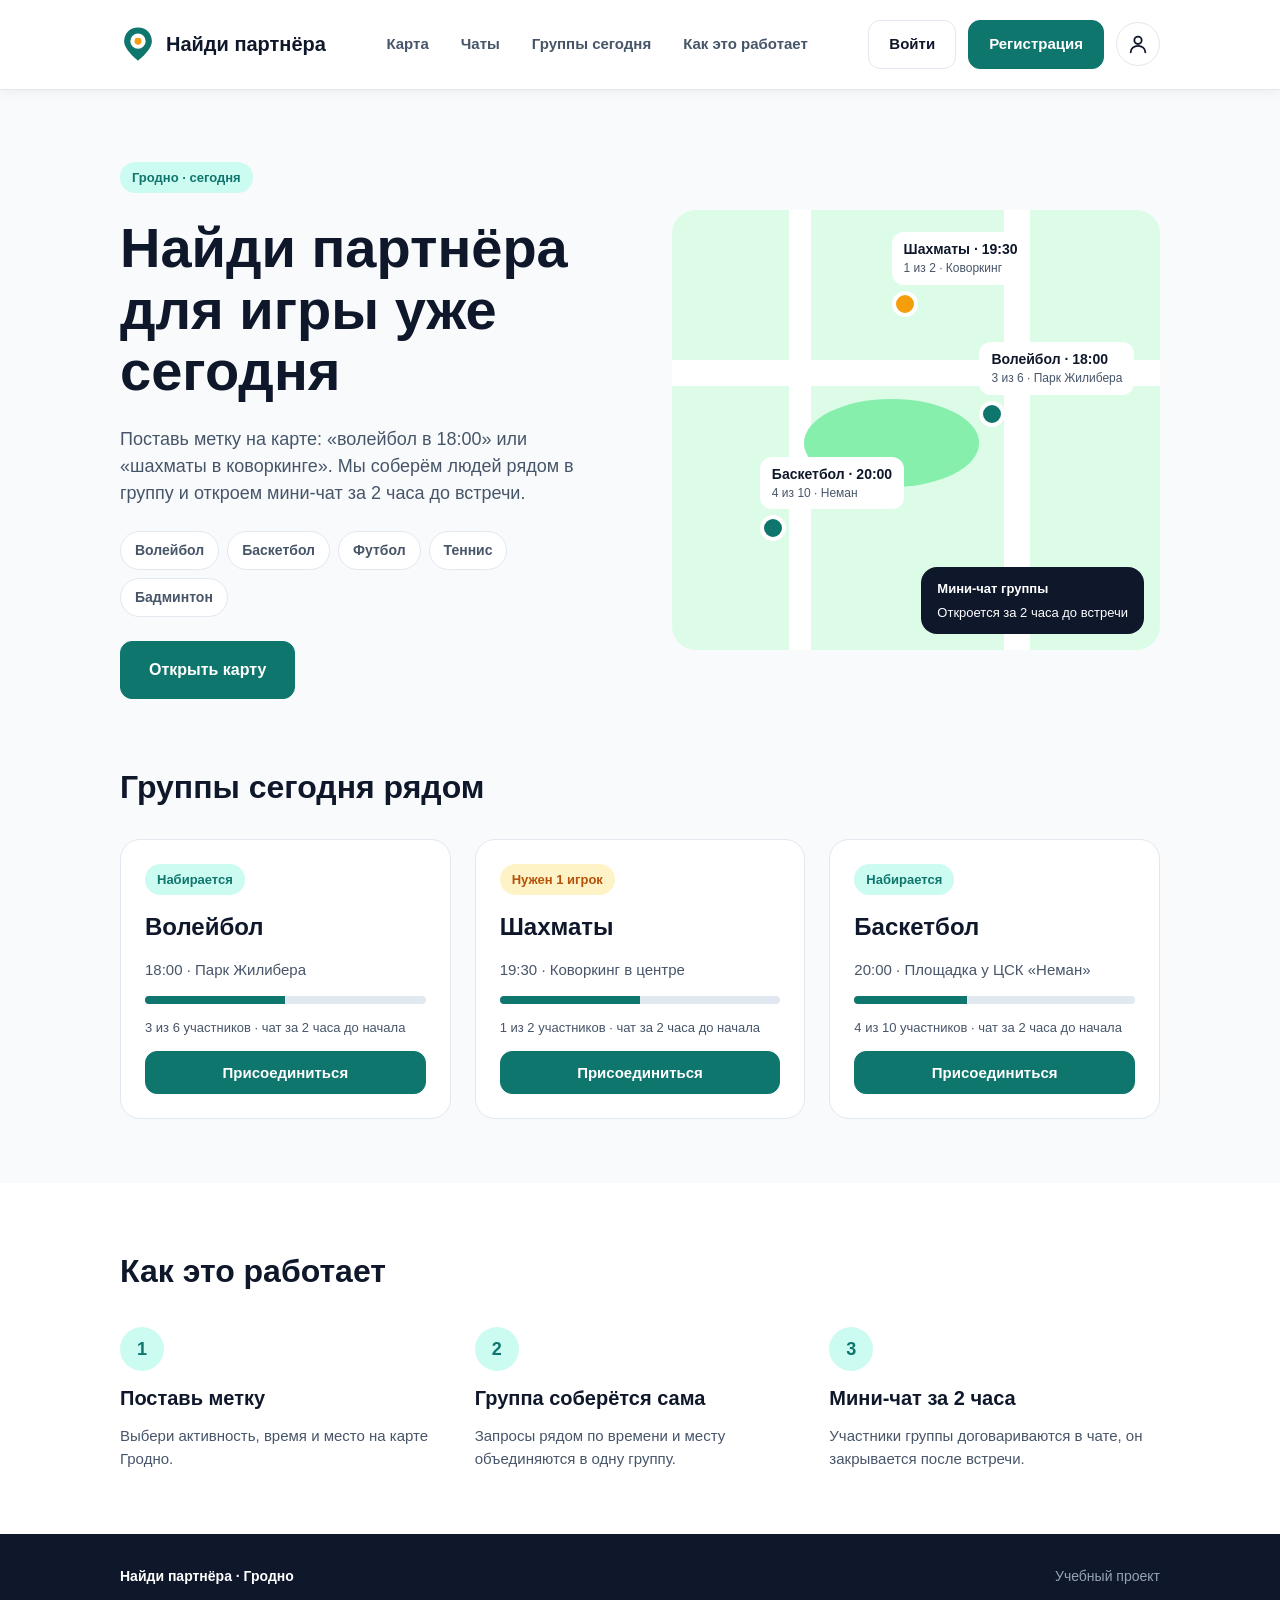
==== index.html @ f3eded64 "first commit" ====
<!DOCTYPE html>
<html lang="ru">
<head>
    <meta charset="UTF-8">
    <meta name="viewport" content="width=device-width, initial-scale=1.0">
    <title>Найди партнёра - Гродно</title>
    <link rel="icon" type="image/svg+xml" href="favicon.svg">
    <link rel="stylesheet" href="css/style.css">
</head>
<body>
    <div class="page">
        <header class="header">
            <a class="logo" href="index.html" aria-label="Найди партнёра">
                <svg class="logo__mark" viewBox="0 0 52 52" width="36" height="36" aria-hidden="true">
                    <path class="logo__pin" d="M26 2C14 2 6 11 6 22c0 13 20 28 20 28s20-15 20-28C46 11 38 2 26 2z"></path>
                    <circle class="logo__hole" cx="26" cy="22" r="11"></circle>
                    <circle class="logo__dot" cx="26" cy="22" r="5"></circle>
                </svg>
                <span class="logo__text">Найди партнёра</span>
            </a>

            <input class="burger__input" type="checkbox" id="burger" aria-label="Открыть меню">
            <label class="burger" for="burger">
                <span class="burger__line"></span>
                <span class="burger__line"></span>
                <span class="burger__line"></span>
            </label>

            <nav class="nav">
                <a class="nav__link" href="map.html">Карта</a>
                <a class="nav__link" href="chats.html">Чаты</a>
                <a class="nav__link" href="#groups">Группы сегодня</a>
                <a class="nav__link" href="#how">Как это работает</a>
            </nav>

            <div class="auth">
                <a class="btn btn--outline" href="login.html">Войти</a>
                <a class="btn btn--primary" href="register.html">Регистрация</a>
                <button class="user" type="button" id="userBtn" aria-haspopup="dialog" aria-controls="authDialog" aria-label="Личный кабинет">
                    <svg class="user__icon" viewBox="0 0 24 24" width="22" height="22" fill="none"
                        stroke="currentColor" stroke-width="2" stroke-linecap="round"
                        stroke-linejoin="round" aria-hidden="true">
                        <circle cx="12" cy="8" r="4"></circle>
                        <path d="M4 21c0-4 3.6-7 8-7s8 3 8 7"></path>
                    </svg>
                </button>
            </div>
        </header>

        <main class="main">
            <section class="hero">
                <div class="hero__text">
                    <span class="chip chip--soft">Гродно · сегодня</span>
                    <h1 class="hero__title">Найди партнёра для игры уже сегодня</h1>
                    <p class="hero__lead">
                        Поставь метку на карте: «волейбол в 18:00» или «шахматы в коворкинге».
                        Мы соберём людей рядом в группу и откроем мини-чат за 2 часа до встречи.
                    </p>

                    <ul class="sports">
                        <li class="sports__item">Волейбол</li>
                        <li class="sports__item">Баскетбол</li>
                        <li class="sports__item">Футбол</li>
                        <li class="sports__item">Теннис</li>
                        <li class="sports__item">Бадминтон</li>
                    </ul>

                    <div class="hero__actions">
                        <a class="btn btn--primary btn--lg" href="map.html">Открыть карту</a>
                    </div>

                    
                </div>

                <div class="hero__map">
                    <div class="map">
                        <span class="map__road map__road--h"></span>
                        <span class="map__road map__road--v"></span>
                        <span class="map__road map__road--v2"></span>

                        <span class="map__park"></span>

                        <div class="pin pin--1" aria-hidden="true">
                            <span class="pin__label">Волейбол · 18:00<br><small>3 из 6 · Парк Жилибера</small></span>
                            <span class="pin__dot"></span>
                        </div>
                        <div class="pin pin--2" aria-hidden="true">
                            <span class="pin__label">Шахматы · 19:30<br><small>1 из 2 · Коворкинг</small></span>
                            <span class="pin__dot pin__dot--amber"></span>
                        </div>
                        <div class="pin pin--3" aria-hidden="true">
                            <span class="pin__label">Баскетбол · 20:00<br><small>4 из 10 · Неман</small></span>
                            <span class="pin__dot"></span>
                        </div>

                        <div class="map__chat">
                            <strong>Мини-чат группы</strong>
                            <span>Откроется за 2 часа до встречи</span>
                        </div>
                    </div>
                </div>
            </section>
            <section class="groups" id="groups">
                <div class="groups__head">
                    <h2 class="groups__title">Группы сегодня рядом</h2>
                </div>

                <div class="groups__list">
                    <article class="group">
                        <span class="chip chip--soft">Набирается</span>
                        <h3 class="group__name">Волейбол</h3>
                        <p class="group__info">18:00 · Парк Жилибера</p>
                        <div class="progress"><span class="progress__bar" style="width: 50%"></span></div>
                        <p class="group__meta">3 из 6 участников · чат за 2 часа до начала</p>
                        <button class="btn btn--primary group__btn" type="button" data-open-auth>Присоединиться</button>
                    </article>

                    <article class="group">
                        <span class="chip chip--amber">Нужен 1 игрок</span>
                        <h3 class="group__name">Шахматы</h3>
                        <p class="group__info">19:30 · Коворкинг в центре</p>
                        <div class="progress"><span class="progress__bar" style="width: 50%"></span></div>
                        <p class="group__meta">1 из 2 участников · чат за 2 часа до начала</p>
                        <button class="btn btn--primary group__btn" type="button" data-open-auth>Присоединиться</button>
                    </article>

                    <article class="group">
                        <span class="chip chip--soft">Набирается</span>
                        <h3 class="group__name">Баскетбол</h3>
                        <p class="group__info">20:00 · Площадка у ЦСК «Неман»</p>
                        <div class="progress"><span class="progress__bar" style="width: 40%"></span></div>
                        <p class="group__meta">4 из 10 участников · чат за 2 часа до начала</p>
                        <button class="btn btn--primary group__btn" type="button" data-open-auth>Присоединиться</button>
                    </article>
                </div>
            </section>
            <section class="how" id="how">
                <h2 class="how__title">Как это работает</h2>
                <ol class="steps">
                    <li class="step">
                        <span class="step__num">1</span>
                        <h3 class="step__title">Поставь метку</h3>
                        <p class="step__text">Выбери активность, время и место на карте Гродно.</p>
                    </li>
                    <li class="step">
                        <span class="step__num">2</span>
                        <h3 class="step__title">Группа соберётся сама</h3>
                        <p class="step__text">Запросы рядом по времени и месту объединяются в одну группу.</p>
                    </li>
                    <li class="step">
                        <span class="step__num">3</span>
                        <h3 class="step__title">Мини-чат за 2 часа</h3>
                        <p class="step__text">Участники группы договариваются в чате, он закрывается после встречи.</p>
                    </li>
                </ol>
            </section>
        </main>

        <footer class="footer">
            <span class="footer__name">Найди партнёра · Гродно  </span>
            <span class="footer__note">Учебный проект</span>
        </footer>
    </div>
    <script>
        const burger = document.getElementById('burger');
        document.querySelectorAll('.nav a').forEach(function (link) {
            link.addEventListener('click', function () {
                burger.checked = false;
            });
        });
    </script>
    <dialog class="auth-dialog" id="authDialog" aria-labelledby="authDialogTitle">
        <div class="auth-dialog__card">
            <button class="auth-dialog__close" type="button" aria-label="Закрыть" data-close>&times;</button>
            <img class="auth-dialog__logo" src="img/logo.svg" alt="" width="72" height="72">
            <h2 class="auth-dialog__title" id="authDialogTitle">Найди партнёра</h2>
            <p class="auth-dialog__text">
                Войдите или зарегистрируйтесь, чтобы ставить метки на карте Гродно,
                присоединяться к группам и общаться в чате.
            </p>
            <div class="auth-dialog__actions">
                <a class="btn btn--primary btn--lg" href="login.html">Войти</a>
                <a class="btn btn--outline btn--lg" href="register.html">Регистрация</a>
            </div>
        </div>
    </dialog>

    <script src="js/auth-dialog.js"></script>
</body>
</html>
---- css/style.css ----
/* ===== Переменные ===== */
:root {
    --ink: #0F172A;
    --muted: #475569;
    --primary: #0F766E;
    --soft: #CCFBF1;
    --accent: #F59E0B;
    --bg: #F8FAFC;
    --border: #E2E8F0;
}

/* ===== Основа страницы ===== */
* {
    box-sizing: border-box;
}

.page {
    min-height: 100vh;
    display: flex;
    flex-direction: column;
}

.main {
    flex: 1;
}

body {
    margin: 0;
    font-family: Inter, "Segoe UI", Arial, sans-serif;
    font-size: 16px;
    line-height: 1.5;
    color: var(--ink);
    background: var(--bg);
}

html {
    scroll-behavior: smooth;
    scroll-padding-top: 100px;
}

@media (prefers-reduced-motion: reduce) {
    html {
        scroll-behavior: auto;
    }
}

/* ===== Шапка ===== */
.header {
    position: sticky;
    top: 0;
    z-index: 100;
    display: flex;
    justify-content: space-between;
    align-items: center;
    gap: 24px;
    padding: 20px 120px; /* отступы сверху и снизу, справа и слева */
    border-bottom: 1px solid var(--border);
    background: #fff;
    box-shadow: 0 1px 12px rgba(15, 23, 42, 0.06);
}

.logo {
    display: flex;
    align-items: center;
    gap: 10px; /* промежуток между значком и текстом */
    color: var(--ink);
    font-size: 20px;
    font-weight: 700;
    text-decoration: none;
}

.logo__mark {
    flex-shrink: 0;
    width: 36px;
    height: 36px;
}

.logo__pin {
    fill: var(--primary);
}

.logo__hole {
    fill: #fff;
}

.logo__dot {
    fill: var(--accent);
}

.nav {
    display: flex;
    gap: 32px;
}

.nav__link {
    color: var(--muted);
    font-size: 15px;
    font-weight: 600;
    text-decoration: none;
    white-space: nowrap;
}

.nav__link:hover {
    color: var(--primary);
}

.auth {
    display: flex;
    align-items: center;
    gap: 12px;
}

/* ===== Кнопки ===== */
.btn {
    display: inline-flex;
    align-items: center;
    justify-content: center;
    padding: 12px 20px;
    border: 1px solid var(--border);
    border-radius: 12px;
    font-family: inherit;
    font-size: 15px;
    font-weight: 600;
    text-decoration: none;
    cursor: pointer;
}

.btn--primary {
    border-color: var(--primary);
    background: var(--primary);
    color: #fff;
}

.btn--outline {
    background: #fff;
    color: var(--ink);
}

.btn--lg {
    padding: 16px 28px;
    font-size: 16px;
}

/* ===== Герой ===== */
.hero {
    display: flex;
    align-items: center;
    gap: 64px;
    padding: 72px 120px 32px;
}

.hero__text {
    flex: 1;
    display: flex;
    flex-direction: column;
    align-items: flex-start;
    gap: 24px;
}

.hero__map {
    flex: 1;
}

.hero__title {
    margin: 0;
    font-size: 56px;
    line-height: 1.1;
}

.hero__lead {
    margin: 0;
    max-width: 520px;
    font-size: 18px;
    color: var(--muted);
}

.hero__actions {
    display: flex;
    gap: 12px;
}

/* ===== Плашки и список видов спорта ===== */
.chip {
    display: inline-flex;
    padding: 6px 12px;
    border-radius: 20px;
    font-size: 13px;
    font-weight: 600;
}

.chip--soft {
    background: var(--soft);
    color: var(--primary);
}

.sports {
    display: flex;
    flex-wrap: wrap;
    gap: 8px;
    margin: 0;
    padding: 0;
    list-style: none;
}

.sports__item {
    padding: 8px 14px;
    border: 1px solid var(--border);
    border-radius: 20px;
    background: #fff;
    font-size: 14px;
    font-weight: 600;
    color: var(--muted);
}

/* ===== Карта-макет ===== */
.map {
    position: relative;
    height: 440px;
    overflow: hidden;
    border-radius: 24px;
    background: #DCFCE7;
}

.map__road {
    position: absolute;
    background: #fff;
}

.map__road--h  { top: 34%; left: 0; right: 0; height: 26px; }
.map__road--v  { top: 0; bottom: 0; left: 24%; width: 22px; }
.map__road--v2 { top: 0; bottom: 0; left: 68%; width: 26px; }

.map__park {
    position: absolute;
    top: 43%;
    left: 27%;
    width: 36%;
    height: 20%;
    border-radius: 50%;
    background: #86EFAC;
}

.pin {
    position: absolute;
    display: flex;
    flex-direction: column;
    align-items: flex-start;
    gap: 6px;
    color: var(--ink);
    pointer-events: none;
    user-select: none;
}

.pin--1 { top: 30%; left: 63%; }
.pin--2 { top: 5%;  left: 45%; }
.pin--3 { top: 56%; left: 18%; }

.pin__label {
    padding: 8px 12px;
    border-radius: 12px;
    background: #fff;
    font-size: 14px;
    font-weight: 600;
    line-height: 1.3;
    white-space: nowrap;
}

.pin__label small {
    font-size: 12px;
    font-weight: 400;
    color: var(--muted);
}

.pin__dot {
    width: 26px;
    height: 26px;
    border: 4px solid #fff;
    border-radius: 50%;
    background: var(--primary);
}

.pin__dot--amber {
    background: var(--accent);
}

.map__chat {
    position: absolute;
    right: 16px;
    bottom: 16px;
    display: flex;
    flex-direction: column;
    gap: 4px;
    padding: 12px 16px;
    border-radius: 16px;
    background: var(--ink);
    color: #fff;
    font-size: 13px;
}

/* ===== Поля форм (используются на страницах входа и регистрации) ===== */
.field {
    flex: 1;
    display: flex;
    flex-direction: column;
    gap: 6px;
    min-width: 0;
}

.field__label {
    font-size: 13px;
    font-weight: 600;
    color: var(--muted);
}

.field__control {
    flex: 1;
    width: 100%;
    min-width: 0;
    padding: 13px 14px;
    border: 1px solid var(--border);
    border-radius: 12px;
    background: var(--bg);
    font: inherit;
    color: var(--ink);
}

.field__control:focus {
    outline: 2px solid var(--primary);
    outline-offset: 1px;
}

/* ===== Группы рядом ===== */
.groups {
    display: flex;
    flex-direction: column;
    gap: 28px;
    padding: 32px 120px 64px;
}

.groups__head {
    display: flex;
    justify-content: space-between;
    align-items: center;
}

.groups__title {
    margin: 0;
    font-size: 32px;
}

.groups__list {
    display: flex;
    flex-wrap: wrap;
    gap: 24px;
}

.group {
    flex: 1 1 280px;
    display: flex;
    flex-direction: column;
    align-items: flex-start;
    gap: 14px;
    padding: 24px;
    border: 1px solid var(--border);
    border-radius: 20px;
    background: #fff;
}

.group__name {
    margin: 0;
    font-size: 24px;
}

.group__info,
.group__meta {
    margin: 0;
    color: var(--muted);
}

.group__info { font-size: 15px; }
.group__meta { font-size: 13px; }

.group__btn {
    align-self: stretch;
    margin-top: auto;
}

.chip--amber {
    background: #FEF3C7;
    color: #B45309;
}

.progress {
    align-self: stretch;
    height: 8px;
    overflow: hidden;
    border-radius: 4px;
    background: var(--border);
}

.progress__bar {
    display: block;
    height: 100%;
    background: var(--primary);
}

/* ===== Как это работает ===== */
.how {
    display: flex;
    flex-direction: column;
    gap: 32px;
    padding: 64px 120px;
    background: #fff;
}

.how__title {
    margin: 0;
    font-size: 32px;
}

.steps {
    display: flex;
    flex-wrap: wrap;
    gap: 24px;
    margin: 0;
    padding: 0;
    list-style: none;
}

.step {
    flex: 1 1 240px;
    display: flex;
    flex-direction: column;
    align-items: flex-start;
    gap: 12px;
}

.step__num {
    display: flex;
    align-items: center;
    justify-content: center;
    width: 44px;
    height: 44px;
    border-radius: 50%;
    background: var(--soft);
    color: var(--primary);
    font-size: 18px;
    font-weight: 700;
}

.step__title {
    margin: 0;
    font-size: 20px;
}

.step__text {
    margin: 0;
    max-width: 340px;
    font-size: 15px;
    color: var(--muted);
}

/* ===== Подвал ===== */
.footer {
    display: flex;
    justify-content: space-between;
    align-items: center;
    padding: 32px 120px;
    background: var(--ink);
    color: #fff;
    font-size: 14px;
}

.footer__name {
    font-weight: 600;
}

.footer__note {
    color: #94A3B8;
}

/* ===== Бургер и иконка кабинета (на компьютере) ===== */
.burger,
.burger__input {
    display: none;
}

.user {
    display: flex;
    padding: 0;
    font: inherit;
    cursor: pointer;
    align-items: center;
    justify-content: center;
    width: 44px;
    height: 44px;
    border: 1px solid var(--border);
    border-radius: 50%;
    background: #fff;
    color: var(--ink);
    font-weight: 600;
    text-decoration: none;
}

.user:hover {
    color: var(--primary);
}

/* ===== Планшет и бургер-меню (до 1199px) ===== */
@media (max-width: 1199px) {
    .header,
    .hero,
    .groups,
    .how,
    .footer {
        padding-left: 40px;
        padding-right: 40px;
    }

    /* Герой: одна колонка */
    .hero {
        flex-direction: column;
        align-items: stretch;
        gap: 24px;
    }

    /* Обёртка «исчезает», её дети встают в колонку .hero */
    .hero__text {
        display: contents;
    }

    .hero__map {
        flex: none;
    }

    /* Порядок блоков */
    .hero .chip {
        order: 1;
        align-self: flex-start;
    }

    .hero__title {
        order: 2;
    }

    .hero__lead {
        order: 3;
    }

    .hero__map {
        order: 4;
    }

    .sports {
        order: 5;
    }

    .hero__actions {
        order: 6;
    }

    .hero__title {
        font-size: 44px;
    }

    .field {
        flex: none;
    }

    /* Шапка: липкая, меню уходит в бургер */
    .header {
        position: sticky;
        justify-content: flex-start;
    }

    /* Кнопки входа и кабинет остаются в шапке справа */
    .auth {
        margin-left: auto;
    }

    /* Бургер встаёт после кнопок */
    .burger {
        order: 3;
        display: flex;
        flex-direction: column;
        justify-content: center;
        gap: 5px;
        width: 44px;
        height: 44px;
        padding: 0 10px;
        border: 1px solid var(--border);
        border-radius: 12px;
        cursor: pointer;
    }

    .burger__input {
        display: block;
        position: absolute;
        width: 1px;
        height: 1px;
        opacity: 0;
        pointer-events: none;
    }

    .burger__line {
        height: 3px;
        border-radius: 2px;
        background: var(--ink);
        transition: transform 0.2s, opacity 0.2s;
    }

    .burger__input:focus-visible + .burger {
        outline: 2px solid var(--primary);
        outline-offset: 2px;
    }

    .burger__input:checked + .burger .burger__line:nth-child(1) {
        transform: translateY(8px) rotate(45deg);
    }

    .burger__input:checked + .burger .burger__line:nth-child(2) {
        opacity: 0;
    }

    .burger__input:checked + .burger .burger__line:nth-child(3) {
        transform: translateY(-8px) rotate(-45deg);
    }

    /* Выпадающая панель: только ссылки меню */
    .nav {
        display: none;
        position: absolute;
        top: 100%;
        left: 0;
        right: 0;
        z-index: 10;
        flex-direction: column;
        gap: 0;
        padding: 8px 40px 16px;
        border-bottom: 1px solid var(--border);
        background: #fff;
        box-shadow: 0 12px 24px rgba(15, 23, 42, 0.08);
    }

    .burger__input:checked ~ .nav {
        display: flex;
    }

    .nav__link {
        padding: 14px 0;
        border-bottom: 1px solid var(--border);
        font-size: 16px;
    }

    .nav__link:last-child {
        border-bottom: none;
    }

}

/* ===== Телефон (до 767px) ===== */
@media (max-width: 767px) {
    html {
        scroll-padding-top: 80px;
    }

    .header,
    .hero,
    .groups,
    .how,
    .footer {
        padding-left: 16px;
        padding-right: 16px;
    }

    .header {
        gap: 8px;
        padding-top: 12px;
        padding-bottom: 12px;
    }

    .nav {
        padding-left: 16px;
        padding-right: 16px;
    }

    .logo {
        font-size: 18px;
    }

    .auth {
        gap: 8px;
    }

    .auth .btn {
        padding: 8px 12px;
        font-size: 14px;
    }

    .user,
    .burger {
        width: 40px;
        height: 40px;
    }

    .burger {
        gap: 4px;
        padding: 0 9px;
    }

    .burger__input:checked + .burger .burger__line:nth-child(1) {
        transform: translateY(7px) rotate(45deg);
    }

    .burger__input:checked + .burger .burger__line:nth-child(3) {
        transform: translateY(-7px) rotate(-45deg);
    }

    /* Герой */
    .hero {
        gap: 20px;
        padding-top: 8px;
        padding-bottom: 32px;
    }

    .hero__title {
        font-size: 34px;
    }

    .hero__lead {
        font-size: 16px;
    }

    .hero__actions {
        flex-direction: column;
        align-self: stretch;
    }

    /* Карта */
    .map {
        height: 300px;
    }

    .pin__label small {
        display: none;
    }

    .pin--1 { top: 3%;  left: 5%; }
    .pin--2 { top: 27%; left: 46%; }
    .pin--3 { top: 47%; left: 5%; }

    .field {
        flex: none;
    }

    .groups,
    .how {
        padding-top: 40px;
        padding-bottom: 40px;
    }

    .groups {
        padding-top: 24px;
    }

    .groups__title,
    .how__title {
        font-size: 26px;
    }

    .footer {
        flex-direction: column;
        align-items: flex-start;
        gap: 4px;
    }
}

/* ===== Узкие телефоны (до 480px) ===== */
@media (max-width: 480px) {
    .map {
        height: 340px;
    }

    .pin--1 { top: 3%;  left: 5%; }
    .pin--2 { top: 25%; left: auto; right: 5%; align-items: flex-end; }
    .pin--3 { top: 50%; left: 5%; }

    .header .logo__text {
        display: none;
    }

    .header {
        gap: 6px;
    }

    .auth {
        gap: 6px;
    }

    .auth .btn {
        padding: 8px 10px;
        font-size: 13px;
    }
}

/* ===== Иконка кабинета как кнопка ===== */
.user:focus-visible {
    outline: 2px solid var(--primary);
    outline-offset: 2px;
}

/* ===== Окно «Войдите или зарегистрируйтесь» ===== */
.auth-dialog {
    width: min(92vw, 400px);
    padding: 0; /* важно: карточка заполняет dialog целиком, иначе клик по фону не определится */
    border: 0;
    border-radius: 24px;
    background: #fff;
    color: var(--ink);
    box-shadow: 0 24px 60px rgba(15, 23, 42, 0.25);
}

.auth-dialog::backdrop {
    background: rgba(15, 23, 42, 0.55);
}

/* «Выпрыгивание»: окно появляется снизу с небольшим увеличением */
.auth-dialog[open] {
    animation: auth-pop 0.28s cubic-bezier(0.2, 0.9, 0.3, 1.25);
}

@keyframes auth-pop {
    from {
        opacity: 0;
        transform: translateY(24px) scale(0.9);
    }
    to {
        opacity: 1;
        transform: none;
    }
}

.auth-dialog__card {
    position: relative;
    display: flex;
    flex-direction: column;
    align-items: center;
    gap: 12px;
    padding: 40px 32px 32px;
    text-align: center;
}

.auth-dialog__logo {
    width: 72px;
    height: 72px;
}

.auth-dialog__title {
    margin: 0;
    font-size: 28px;
    line-height: 1.2;
}

.auth-dialog__text {
    margin: 0;
    font-size: 15px;
    color: var(--muted);
}

.auth-dialog__actions {
    align-self: stretch;
    display: flex;
    flex-direction: column;
    gap: 10px;
    margin-top: 12px;
}

.auth-dialog__close {
    position: absolute;
    top: 12px;
    right: 12px;
    width: 36px;
    height: 36px;
    border: 0;
    border-radius: 50%;
    background: transparent;
    color: var(--muted);
    font-size: 26px;
    line-height: 1;
    cursor: pointer;
}

.auth-dialog__close:hover {
    background: var(--bg);
    color: var(--ink);
}

/* Пока окно открыто, страница под ним не прокручивается */
body:has(.auth-dialog[open]) {
    overflow: hidden;
}

@media (prefers-reduced-motion: reduce) {
    .auth-dialog[open] {
        animation: none;
    }
}
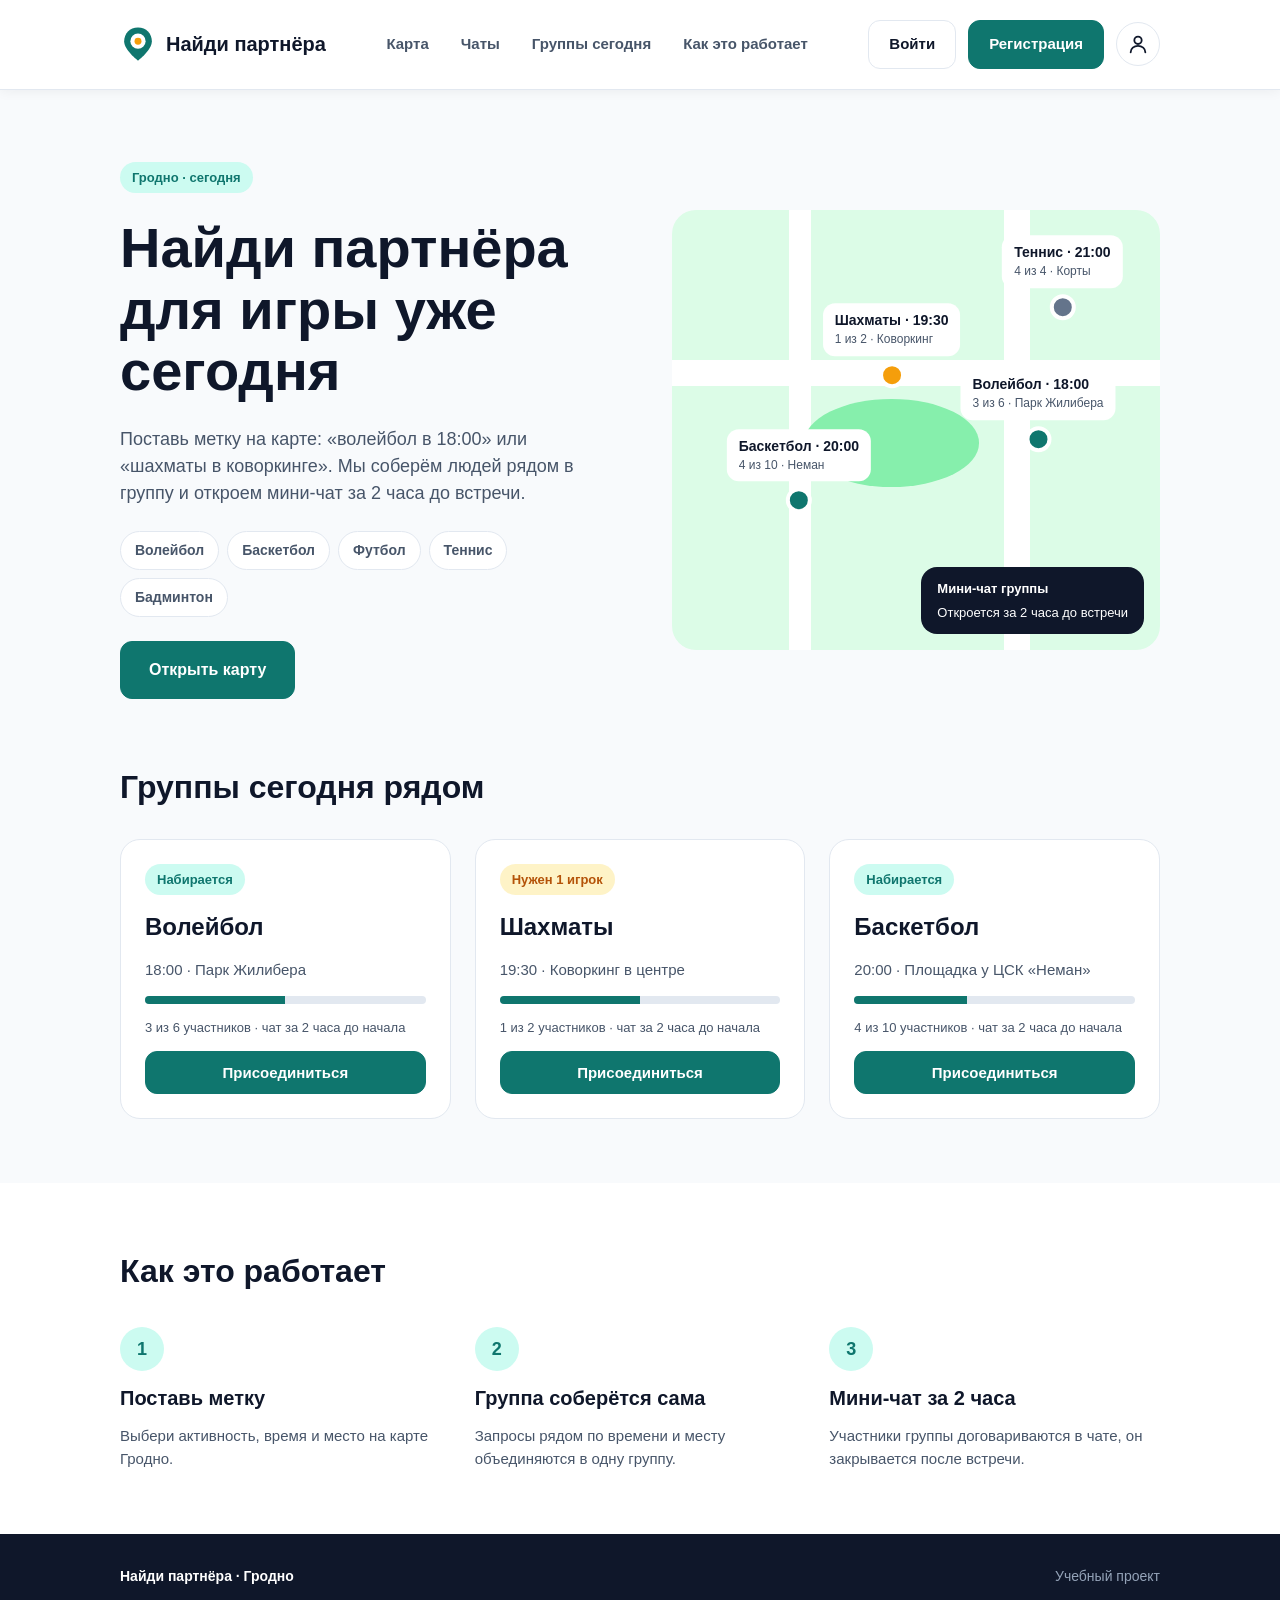
==== commit f43cd425: "Карточки меток и Набрано" ====
--- a/index.html
+++ b/index.html
@@ -91,6 +91,10 @@
                         <div class="pin pin--3" aria-hidden="true">
                             <span class="pin__label">Баскетбол · 20:00<br><small>4 из 10 · Неман</small></span>
                             <span class="pin__dot"></span>
+                        </div>
+                        <div class="pin pin--4" aria-hidden="true">
+                            <span class="pin__label">Теннис · 21:00<br><small>4 из 4 · Корты</small></span>
+                            <span class="pin__dot pin__dot--full"></span>
                         </div>
 
                         <div class="map__chat">
--- a/css/style.css
+++ b/css/style.css
@@ -5,6 +5,7 @@
     --primary: #0F766E;
     --soft: #CCFBF1;
     --accent: #F59E0B;
+    --full: #64748B;
     --bg: #F8FAFC;
     --border: #E2E8F0;
 }
@@ -251,9 +252,17 @@
     user-select: none;
 }
 
-.pin--1 { top: 30%; left: 63%; }
-.pin--2 { top: 5%;  left: 45%; }
-.pin--3 { top: 56%; left: 18%; }
+.pin {
+    /* Якорь — центр точки: left/top задают положение точки на карте,
+       подпись всегда над ней. Так метки не «прыгают» при смене размера. */
+    align-items: center;
+    transform: translate(-50%, calc(-100% + 13px));
+}
+
+.pin--1 { top: 52%;   left: 75%; }
+.pin--2 { top: 37.5%; left: 45%; }
+.pin--3 { top: 66%;   left: 26%; }
+.pin--4 { top: 22%;   left: 80%; }
 
 .pin__label {
     padding: 8px 12px;
@@ -277,6 +286,10 @@
     border: 4px solid #fff;
     border-radius: 50%;
     background: var(--primary);
+}
+
+.pin__dot--full {
+    background: var(--full);
 }
 
 .pin__dot--amber {
@@ -349,13 +362,12 @@
 }
 
 .groups__list {
-    display: flex;
-    flex-wrap: wrap;
+    display: grid;
+    grid-template-columns: repeat(auto-fit, minmax(260px, 1fr));
     gap: 24px;
 }
 
 .group {
-    flex: 1 1 280px;
     display: flex;
     flex-direction: column;
     align-items: flex-start;
@@ -388,6 +400,11 @@
 .chip--amber {
     background: #FEF3C7;
     color: #B45309;
+}
+
+.chip--full {
+    background: #E2E8F0;
+    color: #475569;
 }
 
 .progress {
@@ -745,10 +762,6 @@
         display: none;
     }
 
-    .pin--1 { top: 3%;  left: 5%; }
-    .pin--2 { top: 27%; left: 46%; }
-    .pin--3 { top: 47%; left: 5%; }
-
     .field {
         flex: none;
     }
@@ -780,10 +793,6 @@
     .map {
         height: 340px;
     }
-
-    .pin--1 { top: 3%;  left: 5%; }
-    .pin--2 { top: 25%; left: auto; right: 5%; align-items: flex-end; }
-    .pin--3 { top: 50%; left: 5%; }
 
     .header .logo__text {
         display: none;
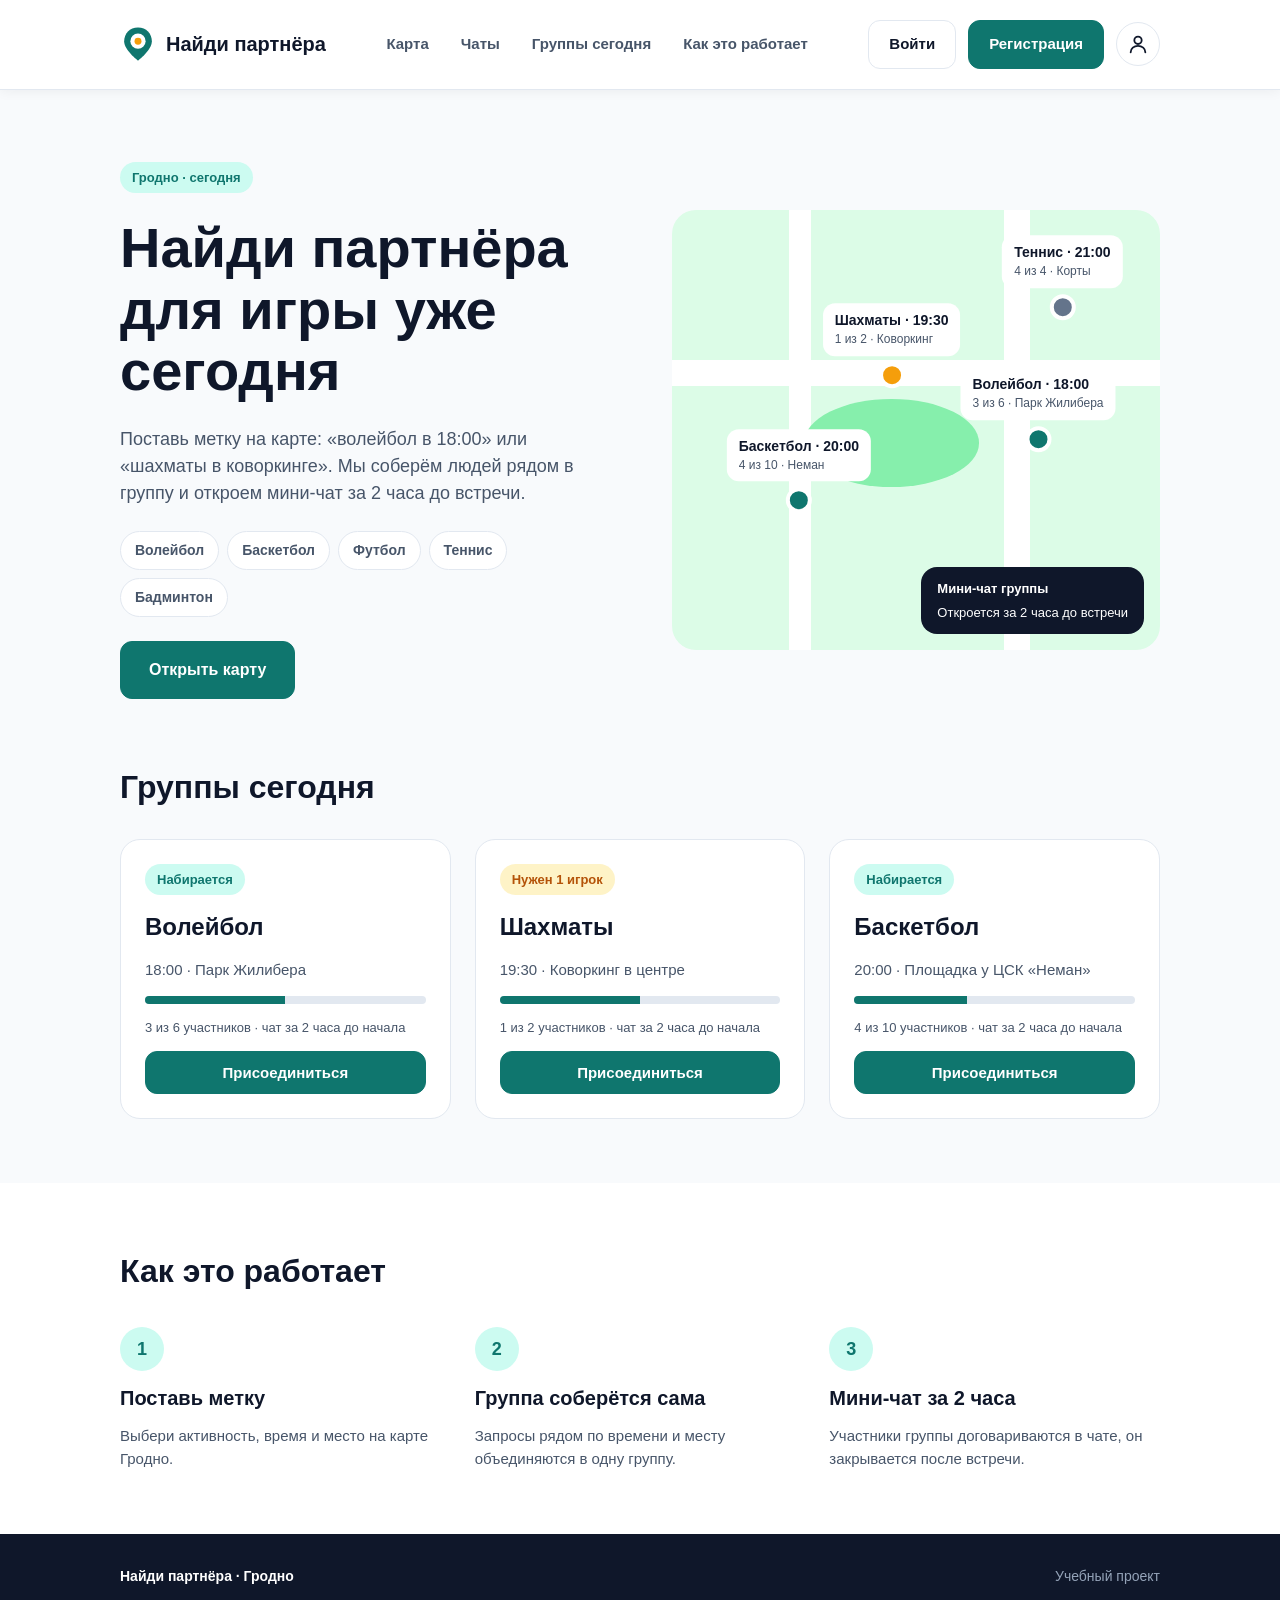
==== commit 64af18a9: "Первые большие изменения с картой и чатами" ====
--- a/index.html
+++ b/index.html
@@ -106,7 +106,7 @@
             </section>
             <section class="groups" id="groups">
                 <div class="groups__head">
-                    <h2 class="groups__title">Группы сегодня рядом</h2>
+                    <h2 class="groups__title">Группы сегодня</h2>
                 </div>
 
                 <div class="groups__list">
--- a/css/style.css
+++ b/css/style.css
@@ -1,4 +1,3 @@
-/* ===== Переменные ===== */
 :root {
     --ink: #0F172A;
     --muted: #475569;
@@ -10,7 +9,6 @@
     --border: #E2E8F0;
 }
 
-/* ===== Основа страницы ===== */
 * {
     box-sizing: border-box;
 }
@@ -45,7 +43,6 @@
     }
 }
 
-/* ===== Шапка ===== */
 .header {
     position: sticky;
     top: 0;
@@ -54,7 +51,7 @@
     justify-content: space-between;
     align-items: center;
     gap: 24px;
-    padding: 20px 120px; /* отступы сверху и снизу, справа и слева */
+    padding: 20px 120px; 
     border-bottom: 1px solid var(--border);
     background: #fff;
     box-shadow: 0 1px 12px rgba(15, 23, 42, 0.06);
@@ -63,7 +60,7 @@
 .logo {
     display: flex;
     align-items: center;
-    gap: 10px; /* промежуток между значком и текстом */
+    gap: 10px; 
     color: var(--ink);
     font-size: 20px;
     font-weight: 700;
@@ -111,7 +108,6 @@
     gap: 12px;
 }
 
-/* ===== Кнопки ===== */
 .btn {
     display: inline-flex;
     align-items: center;
@@ -142,7 +138,6 @@
     font-size: 16px;
 }
 
-/* ===== Герой ===== */
 .hero {
     display: flex;
     align-items: center;
@@ -180,7 +175,6 @@
     gap: 12px;
 }
 
-/* ===== Плашки и список видов спорта ===== */
 .chip {
     display: inline-flex;
     padding: 6px 12px;
@@ -213,7 +207,6 @@
     color: var(--muted);
 }
 
-/* ===== Карта-макет ===== */
 .map {
     position: relative;
     height: 440px;
@@ -245,17 +238,11 @@
     position: absolute;
     display: flex;
     flex-direction: column;
-    align-items: flex-start;
+    align-items: center;
     gap: 6px;
     color: var(--ink);
     pointer-events: none;
     user-select: none;
-}
-
-.pin {
-    /* Якорь — центр точки: left/top задают положение точки на карте,
-       подпись всегда над ней. Так метки не «прыгают» при смене размера. */
-    align-items: center;
     transform: translate(-50%, calc(-100% + 13px));
 }
 
@@ -310,7 +297,6 @@
     font-size: 13px;
 }
 
-/* ===== Поля форм (используются на страницах входа и регистрации) ===== */
 .field {
     flex: 1;
     display: flex;
@@ -342,7 +328,6 @@
     outline-offset: 1px;
 }
 
-/* ===== Группы рядом ===== */
 .groups {
     display: flex;
     flex-direction: column;
@@ -421,7 +406,6 @@
     background: var(--primary);
 }
 
-/* ===== Как это работает ===== */
 .how {
     display: flex;
     flex-direction: column;
@@ -477,7 +461,6 @@
     color: var(--muted);
 }
 
-/* ===== Подвал ===== */
 .footer {
     display: flex;
     justify-content: space-between;
@@ -496,7 +479,6 @@
     color: #94A3B8;
 }
 
-/* ===== Бургер и иконка кабинета (на компьютере) ===== */
 .burger,
 .burger__input {
     display: none;
@@ -523,7 +505,6 @@
     color: var(--primary);
 }
 
-/* ===== Планшет и бургер-меню (до 1199px) ===== */
 @media (max-width: 1199px) {
     .header,
     .hero,
@@ -534,14 +515,12 @@
         padding-right: 40px;
     }
 
-    /* Герой: одна колонка */
     .hero {
         flex-direction: column;
         align-items: stretch;
         gap: 24px;
     }
 
-    /* Обёртка «исчезает», её дети встают в колонку .hero */
     .hero__text {
         display: contents;
     }
@@ -550,7 +529,6 @@
         flex: none;
     }
 
-    /* Порядок блоков */
     .hero .chip {
         order: 1;
         align-self: flex-start;
@@ -584,18 +562,15 @@
         flex: none;
     }
 
-    /* Шапка: липкая, меню уходит в бургер */
     .header {
         position: sticky;
         justify-content: flex-start;
     }
 
-    /* Кнопки входа и кабинет остаются в шапке справа */
     .auth {
         margin-left: auto;
     }
 
-    /* Бургер встаёт после кнопок */
     .burger {
         order: 3;
         display: flex;
@@ -643,7 +618,6 @@
         transform: translateY(-8px) rotate(-45deg);
     }
 
-    /* Выпадающая панель: только ссылки меню */
     .nav {
         display: none;
         position: absolute;
@@ -675,7 +649,6 @@
 
 }
 
-/* ===== Телефон (до 767px) ===== */
 @media (max-width: 767px) {
     html {
         scroll-padding-top: 80px;
@@ -733,7 +706,6 @@
         transform: translateY(-7px) rotate(-45deg);
     }
 
-    /* Герой */
     .hero {
         gap: 20px;
         padding-top: 8px;
@@ -753,7 +725,6 @@
         align-self: stretch;
     }
 
-    /* Карта */
     .map {
         height: 300px;
     }
@@ -788,7 +759,6 @@
     }
 }
 
-/* ===== Узкие телефоны (до 480px) ===== */
 @media (max-width: 480px) {
     .map {
         height: 340px;
@@ -812,16 +782,14 @@
     }
 }
 
-/* ===== Иконка кабинета как кнопка ===== */
 .user:focus-visible {
     outline: 2px solid var(--primary);
     outline-offset: 2px;
 }
 
-/* ===== Окно «Войдите или зарегистрируйтесь» ===== */
 .auth-dialog {
     width: min(92vw, 400px);
-    padding: 0; /* важно: карточка заполняет dialog целиком, иначе клик по фону не определится */
+    padding: 0; 
     border: 0;
     border-radius: 24px;
     background: #fff;
@@ -833,7 +801,6 @@
     background: rgba(15, 23, 42, 0.55);
 }
 
-/* «Выпрыгивание»: окно появляется снизу с небольшим увеличением */
 .auth-dialog[open] {
     animation: auth-pop 0.28s cubic-bezier(0.2, 0.9, 0.3, 1.25);
 }
@@ -904,7 +871,6 @@
     color: var(--ink);
 }
 
-/* Пока окно открыто, страница под ним не прокручивается */
 body:has(.auth-dialog[open]) {
     overflow: hidden;
 }
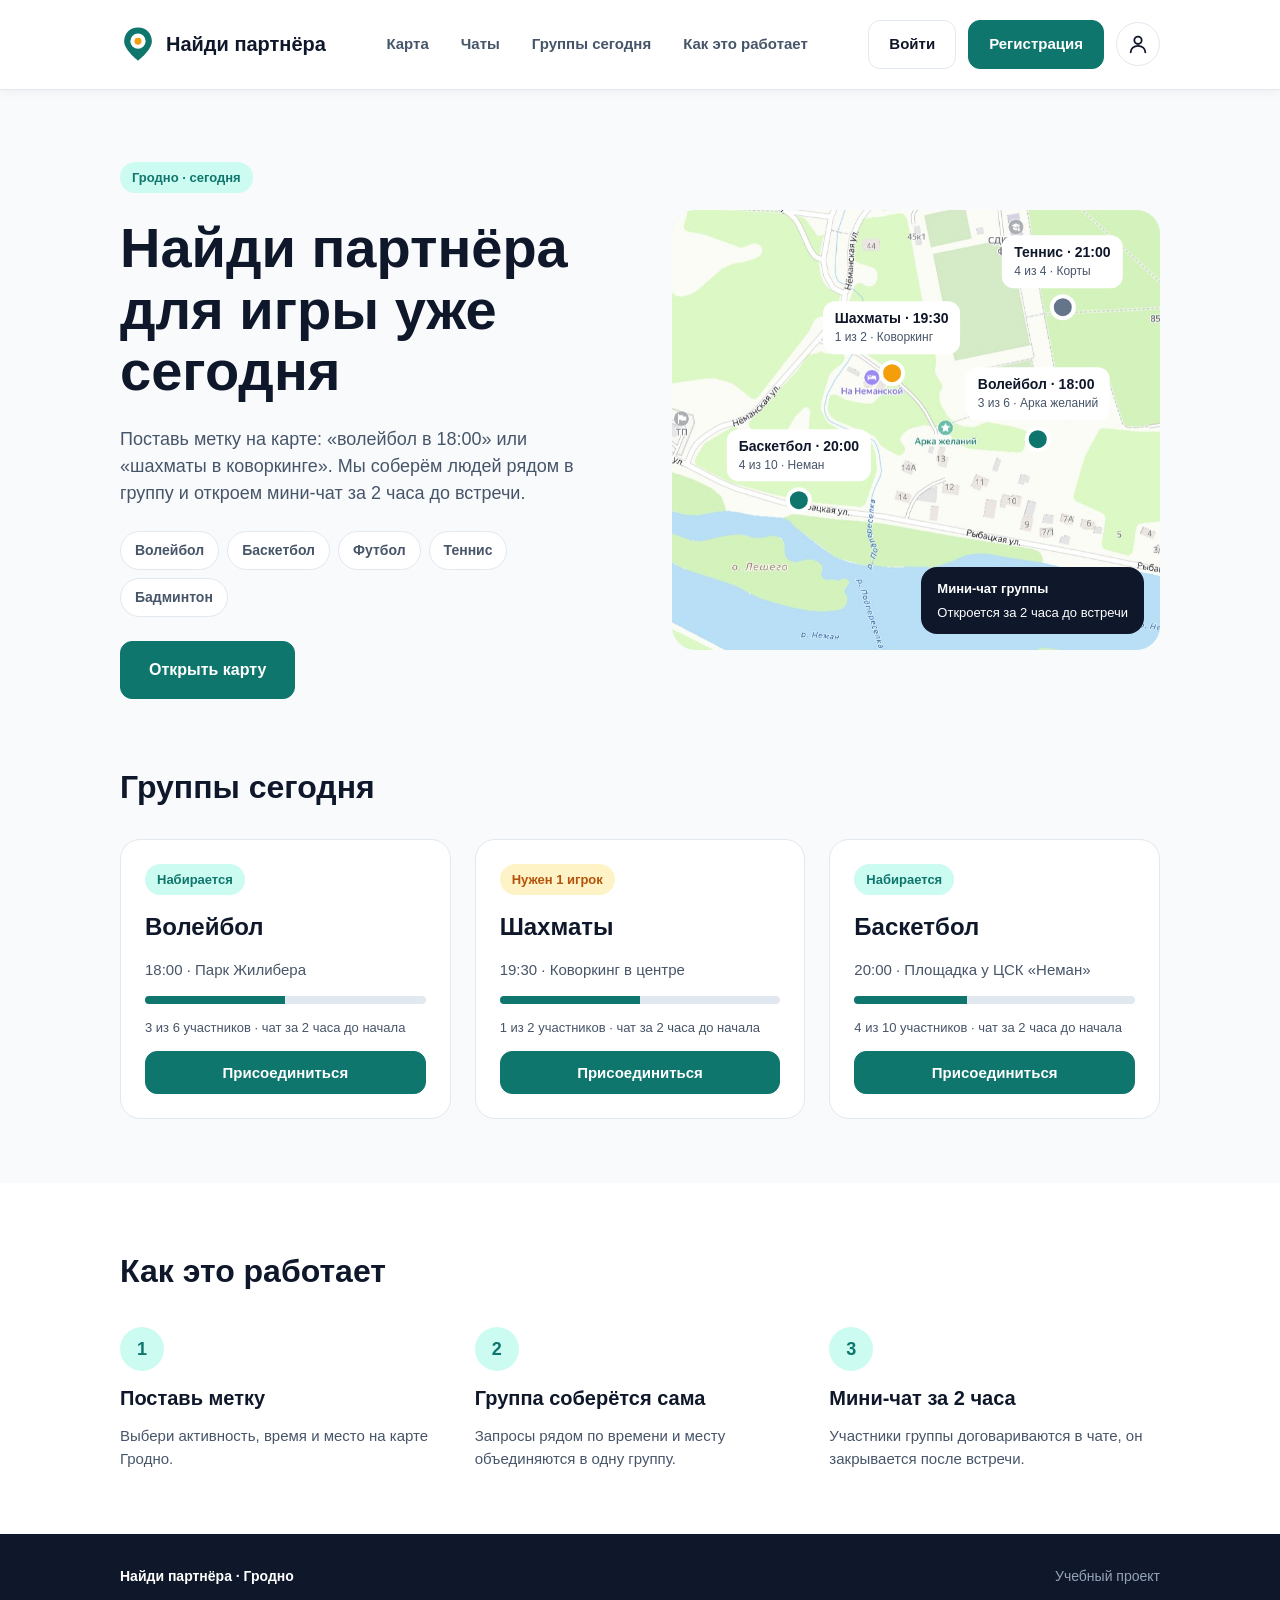
==== commit 9a792707: "Карта на главной" ====
--- a/index.html
+++ b/index.html
@@ -74,14 +74,10 @@
 
                 <div class="hero__map">
                     <div class="map">
-                        <span class="map__road map__road--h"></span>
-                        <span class="map__road map__road--v"></span>
-                        <span class="map__road map__road--v2"></span>
-
-                        <span class="map__park"></span>
+                        <img class="map__img" src="img/map.jpg" alt="" width="1296" height="672">
 
                         <div class="pin pin--1" aria-hidden="true">
-                            <span class="pin__label">Волейбол · 18:00<br><small>3 из 6 · Парк Жилибера</small></span>
+                            <span class="pin__label">Волейбол · 18:00<br><small>3 из 6 · Арка желаний</small></span>
                             <span class="pin__dot"></span>
                         </div>
                         <div class="pin pin--2" aria-hidden="true">
--- a/css/style.css
+++ b/css/style.css
@@ -215,23 +215,13 @@
     background: #DCFCE7;
 }
 
-.map__road {
+.map__img {
     position: absolute;
-    background: #fff;
-}
-
-.map__road--h  { top: 34%; left: 0; right: 0; height: 26px; }
-.map__road--v  { top: 0; bottom: 0; left: 24%; width: 22px; }
-.map__road--v2 { top: 0; bottom: 0; left: 68%; width: 26px; }
-
-.map__park {
-    position: absolute;
-    top: 43%;
-    left: 27%;
-    width: 36%;
-    height: 20%;
-    border-radius: 50%;
-    background: #86EFAC;
+    top: 0;
+    left: 0;
+    width: 100%;
+    height: 100%;
+    object-fit: cover;
 }
 
 .pin {
@@ -247,7 +237,7 @@
 }
 
 .pin--1 { top: 52%;   left: 75%; }
-.pin--2 { top: 37.5%; left: 45%; }
+.pin--2 { top: 37%; left: 45%; }
 .pin--3 { top: 66%;   left: 26%; }
 .pin--4 { top: 22%;   left: 80%; }
 
